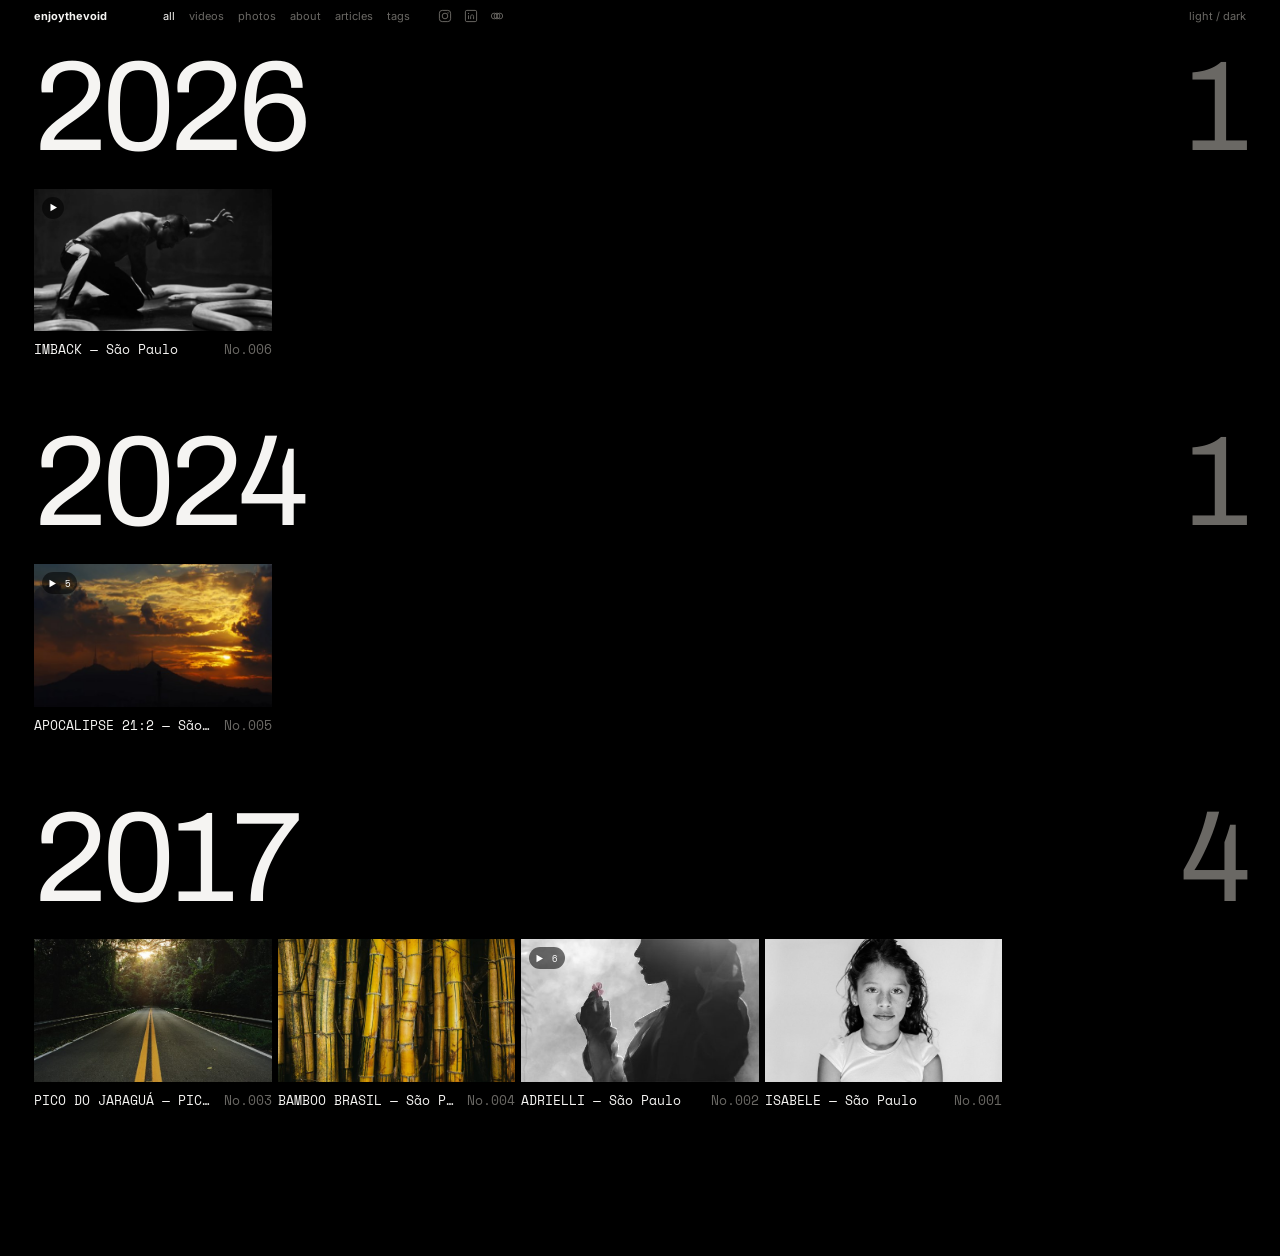
==== index.html @ 5fbcdbc3 "Add files via upload" ====
<!DOCTYPE html>
<html lang="pt-BR" data-theme="dark">
<head>
<meta charset="UTF-8">
<meta name="viewport" content="width=device-width, initial-scale=1.0">
<meta name="format-detection" content="telephone=no, date=no, address=no, email=no">
<meta name="theme-color" content="#0a0908">
<title>enjoythevoid — archive</title>
<meta name="description" content="Arquivo de fotografia, curtas e motion — enjoythevoid.">
<link rel="preconnect" href="https://fonts.googleapis.com">
<link rel="preconnect" href="https://fonts.gstatic.com" crossorigin>
<link href="https://fonts.googleapis.com/css2?family=Inter:wght@400;500;600&family=Space+Mono:wght@400;700&family=Archivo:wght@400;500&family=Newsreader:ital,wght@0,400;0,500;1,400;1,500&display=swap" rel="stylesheet">
<script>document.write('<link rel="stylesheet" href="assets/style.css?v=' + Date.now() + '">')</script>
</head>
<body>

<div class="topbar">
  <div class="seg">
    <a class="word" id="wordmark" role="button" tabindex="0">enjoythevoid</a>
  </div>
  <div class="seg nav-main">
    <a role="button" tabindex="0" class="is-active" data-filter="all">all</a>
    <a role="button" tabindex="0" data-filter="videos">videos</a>
    <a role="button" tabindex="0" data-filter="photos">photos</a>
    <a role="button" tabindex="0" id="navAbout">about</a>
    <a role="button" tabindex="0" data-filter="articles">articles</a>
    <div class="tags-menu">
      <a role="button" tabindex="0" id="tagsToggle">tags</a>
      <div class="tags-dropdown" id="tagsDropdown"></div>
    </div>
    <div class="social-links" id="socialLinks">
      <a href="https://instagram.com/enjoythevoid" target="_blank" rel="noopener" title="Instagram" aria-label="Instagram">
        <svg viewBox="0 0 20 20" width="14" height="14" fill="none" stroke="currentColor" stroke-width="1.4">
          <rect x="2" y="2" width="16" height="16" rx="4"/>
          <circle cx="10" cy="10" r="4"/>
          <circle cx="14.3" cy="5.7" r="0.9" fill="currentColor" stroke="none"/>
        </svg>
      </a>
      <a href="https://linkedin.com/in/enjoythevoid" target="_blank" rel="noopener" title="LinkedIn" aria-label="LinkedIn">
        <svg viewBox="0 0 20 20" width="14" height="14" fill="none" stroke="currentColor" stroke-width="1.4">
          <rect x="2" y="2" width="16" height="16" rx="2"/>
          <circle cx="6.4" cy="6.4" r="0.9" fill="currentColor" stroke="none"/>
          <line x1="6.4" y1="9" x2="6.4" y2="14.5"/>
          <path d="M9.5 14.5V10.6c0-1.5 1.1-2.2 2.2-2.2 1.3 0 2 .8 2 2.4v3.7"/>
        </svg>
      </a>
      <a href="https://letterboxd.com/enjoythevoid" target="_blank" rel="noopener" title="Letterboxd" aria-label="Letterboxd">
        <svg viewBox="0 0 20 20" width="14" height="14" fill="none" stroke="currentColor" stroke-width="1.3">
          <circle cx="6" cy="10" r="4.1"/>
          <circle cx="10" cy="10" r="4.1"/>
          <circle cx="14" cy="10" r="4.1"/>
        </svg>
      </a>
    </div>
  </div>
  <div class="seg">
    <button id="themeToggle">light / dark</button>
  </div>
</div>

<!-- ===================== ÍNDICE ===================== -->
<main id="indexView">
  <div id="indexGroups"></div>
</main>

<!-- ===================== VISOR ===================== -->
<div id="photoView" aria-hidden="true">
  <button class="photo-close" id="photoClose" aria-label="Fechar">&times;</button>
  <div class="photo-stage">
    <div class="frame" id="photoFrame"><span class="ph">imagem</span></div>
    <div class="swipe-hint" id="swipeHint">swipe to browse</div>
  </div>
  <div class="filmstrip-row" id="filmstripRow">
    <button class="fs-arrow fs-prev" id="fsPrev" hidden aria-label="Anterior">&lt;</button>
    <div class="filmstrip" id="filmstrip"></div>
    <button class="fs-arrow fs-next" id="fsNext" hidden aria-label="Próxima">&gt;</button>
  </div>
  <div class="photo-cap">
    <div class="meta">
      <span class="no" id="capNo">No.001</span>
      <span class="ti" id="capTitle">—</span>
      <span class="lo" id="capLoc">—</span>
      <a class="post-link" id="postLink" href="#">
        <span>ver post completo</span>
        <svg width="10" height="10" viewBox="0 0 10 10" fill="none" aria-hidden="true">
          <path d="M2 8L8 2M8 2H3M8 2V7" stroke="currentColor" stroke-width="1.2"/>
        </svg>
      </a>
    </div>
    <div class="pos" id="capPos">01 / 12</div>
  </div>
  <div class="post-nav-row">
    <button class="post-nav-btn" id="prevBtn">‹ previous post</button>
    <button class="post-nav-btn" id="nextBtn">next post ›</button>
  </div>
</div>

<!-- ===================== ABOUT ===================== -->
<div id="aboutPanel" aria-hidden="true">
  <div class="about-content">
    <p class="eyebrow">about</p>
    <p>Motion designer e video producer baseado em São Paulo. O arquivo aqui reúne
    duas rotinas que normalmente não dividem espaço: a pós-produção de encomenda —
    correção de legenda, animação de marca, entregas em formato Reels — e um
    trabalho autoral feito de curtas gerados por IA, retratos e a fotografia
    de rua que sobra no fim do dia.</p>
    <p>Câmeras digitais e lentes M42 antigas convivem sem hierarquia. O critério
    de entrada aqui é só um: se marcou, fica guardado.</p>
    <p class="sign">enjoythevoid — <a href="#" id="backFromAbout">index (esc)</a></p>
  </div>
</div>

<script src="posts.js"></script>
<script>document.write('<script src="assets/core.js?v=' + Date.now() + '"><\/script>')</script>
<script>document.write('<script src="assets/player.js?v=' + Date.now() + '"><\/script>')</script>
<script>document.write('<script src="assets/app.js?v=' + Date.now() + '"><\/script>')</script>
</body>
</html>
---- assets/style.css ----
:root{
  --bg:#000;
  --ink:#f5f4f2;
  --ink-dim:#6a6864;
  --line:#1a1a1a;
  --thumb:#111;
  --accent:#8a1414;
  --s1:6px;--s2:12px;--s3:20px;--s4:34px;--s5:56px;--s6:90px;
  --topbar-h:52px;
}
html[data-theme="light"]{
  --bg:#f5f4f2;
  --ink:#111;
  --ink-dim:#8a8074;
  --line:#dcd6c8;
  --thumb:#e6e0d2;
  --accent:#8a1414;
}
*{margin:0;padding:0;box-sizing:border-box}
html{background:var(--bg)}
body{
  background:var(--bg);
  color:var(--ink);
  font-family:'Space Mono',monospace;
  -webkit-font-smoothing:antialiased;
  transition:background .4s ease,color .4s ease;
  overflow-x:clip;
}
a{color:inherit;text-decoration:none}
::selection{background:var(--ink-dim);color:var(--bg)}
:focus-visible{outline:1px solid var(--ink);outline-offset:3px}

/* ---------- TOP BAR ---------- */
.topbar{
  position:fixed;top:0;left:0;right:0;
  z-index:500;
  display:flex;align-items:center;
  padding:9px var(--s4);
  font-family:'Inter',sans-serif;
  font-size:11px;font-weight:500;
  background:var(--bg);
}
.topbar .seg{flex:1;display:flex;align-items:center;gap:14px}
.topbar .seg:first-child{flex:0 0 auto;margin-right:var(--s5)}
.topbar .seg:last-child{flex:0 0 auto;justify-content:flex-end;margin-left:auto}
.topbar .word{font-weight:700;color:var(--ink)}
.topbar button,.topbar a{
  background:none;border:none;color:var(--ink-dim);
  font-family:'Inter',sans-serif;
  font-size:11px;font-weight:400;
  cursor:pointer;padding:0;
  transition:color .2s;
}
.topbar button:hover,.topbar a:hover{color:var(--ink)}
.topbar .is-active{color:var(--ink)}

.tags-menu{position:relative}
.tags-dropdown{
  position:absolute;top:100%;left:50%;transform:translateX(-50%) translateY(-4px);
  margin-top:12px;
  background:var(--bg);
  border:1px solid var(--line);
  padding:8px 0;
  width:max-content;
  display:flex;flex-direction:column;
  opacity:0;pointer-events:none;
  transition:opacity .18s,transform .18s;
  z-index:50;
}
.tags-dropdown::before{content:"";position:absolute;top:-14px;left:0;right:0;height:14px}
.tags-menu:hover .tags-dropdown,
.tags-menu.open .tags-dropdown{opacity:1;pointer-events:auto;transform:translateX(-50%) translateY(0)}
.topbar .tags-dropdown a{padding:5px 24px;color:var(--ink-dim);white-space:nowrap;line-height:1.4}
.tags-dropdown a:hover{color:var(--ink);background:rgba(255,255,255,.04)}
.tags-dropdown a.is-active{color:var(--ink)}

.social-links{display:flex;align-items:center;gap:12px;margin-left:14px}
.social-links a{display:flex;color:var(--ink-dim);transition:color .2s}
.social-links a:hover{color:var(--ink)}
.social-links svg{display:block}

/* ---------- ÍNDICE ---------- */
#indexView{padding:calc(var(--s4) + var(--s1)) 0 var(--s6)}
.year-section{margin-bottom:var(--s5)}
.year-head{
  position:sticky;top:34px;
  background:transparent;
  z-index:20;
  pointer-events:none;
}
/* o padding e o layout ficam aqui dentro, não no elemento sticky —
   ter padding direto num position:sticky com fundo transparente é
   a causa mais comum de um bug do Safari/WebKit onde aparece uma
   linha pontilhada/serrilhada bem na borda dele. */
.year-head-inner{
  display:flex;align-items:baseline;justify-content:space-between;
  padding:14px var(--s4);
}
.year-head *{pointer-events:auto}
.year-num{
  font-family:'Archivo',sans-serif;
  font-weight:400;
  font-size:clamp(56px,10vw,150px);
  line-height:.85;
  letter-spacing:-.04em;
  color:var(--ink);
}
.year-num.count-num{color:var(--ink-dim)}

.entry-grid{
  margin-top:var(--s2);
  display:grid;
  grid-template-columns:repeat(auto-fill,minmax(200px,1fr));
  gap:var(--s3) 6px;
  padding:0 var(--s4);
}
.entry{cursor:pointer}
.entry .thumb{
  aspect-ratio:5/3;
  background:var(--thumb);
  overflow:hidden;
  position:relative;
  display:flex;align-items:center;justify-content:center;
}
.entry .thumb img{width:100%;height:100%;object-fit:cover;display:block}
.entry .thumb .ph{font-size:11px;color:var(--ink-dim);opacity:.5}
.entry .thumb::after{content:"";position:absolute;inset:0;background:rgba(0,0,0,0);transition:background .25s}
.entry:hover .thumb::after{background:rgba(0,0,0,.1)}
.entry:hover .thumb img{filter:brightness(1.08)}
.entry .cap{
  margin-top:8px;
  display:flex;justify-content:space-between;align-items:baseline;
  gap:8px;font-size:13px;
}
.entry .cap .ti{color:var(--ink);white-space:nowrap;overflow:hidden;text-overflow:ellipsis;flex:1;min-width:0}
.entry .cap .no{color:var(--ink-dim);flex-shrink:0}

/* selos no canto da thumb */
.entry .thumb .badge{
  position:absolute;top:8px;left:8px;
  height:22px;min-width:22px;padding:0 6px;
  display:flex;align-items:center;justify-content:center;gap:3px;
  background:rgba(0,0,0,.55);
  border-radius:11px;
  color:#fff;font-size:9px;letter-spacing:.04em;
  z-index:2;
}
.entry .thumb .badge.only-icon{padding:0}
.entry .thumb .badge svg{flex-shrink:0}

.index-empty{
  padding:var(--s5) var(--s4);
  font-family:'Newsreader',serif;font-style:italic;
  font-size:18px;color:var(--ink-dim);
}

/* ---------- VISOR ---------- */
#photoView{
  position:fixed;inset:0;z-index:600;
  background:var(--bg);
  opacity:0;pointer-events:none;
  transition:opacity .4s ease,background .4s ease;
  display:flex;flex-direction:column;
}
#photoView.open{opacity:1;pointer-events:auto}
#photoView.open.closing{opacity:0;pointer-events:auto}

/* zoom ativo (pinça ou duplo toque numa foto): legenda, tira de
   miniaturas e navegação somem, e o .photo-stage — que é o único
   irmão restante no layout flex — cresce sozinho pra ocupar o
   espaço inteiro que sobrou, de ponta a ponta, sem padding.
   photo-close (o X) continua visível pra sempre dar pra fechar. */
#photoView.is-zoomed .filmstrip-row,
#photoView.is-zoomed .photo-cap,
#photoView.is-zoomed .post-nav-row,
#photoView.is-zoomed .swipe-hint{display:none}
#photoView.is-zoomed .photo-stage{padding:0}

.photo-stage{
  flex:1 1 auto;
  min-height:0; /* crítico: sem isso um item flex nunca fica menor que o
    conteúdo interno, e a foto (dimensionada em vh) pode "estourar" a
    área disponível quando o resto da coluna (topo/legenda/tira) ocupa
    mais espaço — foi isso que causava a sobreposição. */
  overflow:hidden; /* trava qualquer estouro residual em vez de deixar vazar por cima da tira */
  display:flex;align-items:center;justify-content:center;
  padding:48px var(--s5) 0;
  position:relative;
}

/* dica "arraste para o lado" — só no mobile, aparece com fade quando
   o visor abre e some sozinha depois de alguns segundos (ver JS em
   app.js). fica encostada no rodapé do .photo-stage, logo acima da
   tira de miniaturas. */
.swipe-hint{
  position:absolute;left:50%;bottom:10px;transform:translateX(-50%);
  font-family:'Space Mono',monospace;font-size:10px;letter-spacing:.12em;
  text-transform:uppercase;color:rgba(255,255,255,.4);
  white-space:nowrap;pointer-events:none;
  opacity:0;transition:opacity .6s ease;
  display:none;
}
.swipe-hint.show{opacity:1}
@media(max-width:640px){ .swipe-hint{display:block} }
/* foto: o tamanho vem da própria imagem, dentro de um limite.
   vídeo: a proporção vem do campo ratio do post (--vr).
   o limite agora é o espaço REAL que sobra no flex (100% do
   .photo-stage), não uma fração de vh chutada — assim a foto nunca
   é maior do que o espaço que de fato existe, em qualquer altura de
   tela ou tamanho de conteúdo ao redor. */
.photo-stage .frame{
  max-width:min(84vw,980px);
  max-height:100%;
  display:flex;align-items:center;justify-content:center;
  position:relative;
  touch-action:none; /* o zoom por pinça é feito na mão, em JS — isso evita o navegador tentar fazer o dele por cima */
}
.photo-stage .frame img{
  max-width:100%;
  max-height:100%;
  width:auto;height:auto;
  object-fit:contain;display:block;
  background:var(--thumb);
  transform-origin:center center;
  will-change:transform;
}
.filmstrip-row{ margin-top:0; }
.photo-stage .frame.is-video,
.photo-stage .frame.is-empty{
  /* largura/altura reais em px são calculadas em JS (fitFrameBox em
     app.js) pra bater com o espaço disponível sem cortar o vídeo.
     isso aqui é só um valor de fallback antes do JS rodar. */
  aspect-ratio:var(--vr,16/9);
  background:var(--thumb);
}
.photo-stage .frame .ph{font-size:11px;letter-spacing:.1em;color:var(--ink-dim)}
.frame iframe{width:100%;height:100%;border:none;display:block}
.swipe-edge{position:absolute;top:0;bottom:0;width:28%;z-index:2;touch-action:pan-y}
.swipe-edge-left{left:0}
.swipe-edge-right{right:0}
/* versão curta: só cobre a parte de CIMA do vídeo, deixando os
   ~56px de baixo (onde o YouTube/Adobe desenham a barra de controles
   nativa deles — play/pause/tempo/tela cheia) livres pra clicar */
.swipe-edge-short{bottom:56px}

.post-nav-row{
  flex:0 0 auto;
  display:flex;justify-content:space-between;align-items:center;
  padding:var(--s2) var(--s4) var(--s3);
  border-top:1px solid var(--line);
  opacity:0;transition:opacity .4s;
}
.post-nav-row.show{opacity:1}
.post-nav-btn{
  background:none;border:none;color:var(--ink-dim);
  font-family:'Space Mono',monospace;font-size:11px;letter-spacing:.04em;
  cursor:pointer;padding:6px 4px;transition:color .2s;
}
.post-nav-btn:hover{color:var(--ink)}

.photo-close{
  display:none; /* só aparece no mobile, ver @media abaixo */
  position:absolute;top:14px;right:14px;z-index:5;
  width:40px;height:40px;
  background:none;border:none;
  color:var(--ink);opacity:.25;
  font-size:28px;line-height:1;
  align-items:center;justify-content:center;
  cursor:pointer;transition:opacity .2s;
}
.photo-close:active{opacity:.6}

.filmstrip-row{
  height:48px;flex:0 0 auto;
  display:flex;align-items:center;justify-content:center;
  gap:22px;padding:0 var(--s4);
  opacity:0;pointer-events:none;transition:opacity .15s;
}
.filmstrip-row.has-gallery{opacity:1;pointer-events:auto}
.filmstrip{display:flex;gap:6px;max-width:min(60vw,420px);overflow-x:auto;scrollbar-width:none;scroll-behavior:smooth}
.filmstrip::-webkit-scrollbar{display:none}
.filmstrip .fs-thumb{
  flex:0 0 auto;width:32px;height:32px;
  background:var(--thumb);
  border:1px solid transparent;cursor:pointer;
  display:flex;align-items:center;justify-content:center;
  overflow:hidden;transition:border-color .2s,opacity .2s;opacity:.55;
}
.filmstrip .fs-thumb img{width:100%;height:100%;object-fit:cover}
.filmstrip .fs-thumb.is-active{border-color:var(--ink);opacity:1}
.filmstrip .fs-thumb:hover{opacity:1}
.fs-arrow{
  flex:0 0 auto;background:none;border:none;color:var(--ink-dim);
  cursor:pointer;font-size:24px;padding:8px;transition:color .2s;
  min-width:44px;min-height:44px;
  display:flex;align-items:center;justify-content:center;
}
.fs-arrow:hover{color:var(--ink)}
.fs-arrow[hidden]{display:none}

.photo-cap{
  padding:0 var(--s4) var(--s4);
  display:flex;justify-content:space-between;align-items:flex-end;
  font-size:11px;letter-spacing:.06em;
}
.photo-cap .meta .no{color:var(--ink-dim)}
.photo-cap .meta .ti{
  font-family:'Newsreader',serif;font-style:italic;font-size:15px;
  color:var(--ink);display:block;margin:2px 0 -3px;line-height:1.05;
}
.photo-cap .meta .lo{color:var(--ink-dim)}
.photo-cap .pos{color:var(--ink-dim)}

.post-link{
  display:inline-flex;align-items:center;gap:5px;
  margin-top:8px;font-size:11px;letter-spacing:.04em;
  color:var(--accent);
  border-bottom:1px solid transparent;
  transition:color .2s,border-color .2s;
}
.post-link:hover{border-color:var(--accent)}
.post-link svg{flex-shrink:0}
.post-link[hidden]{display:none}

/* ---------- ABOUT ---------- */
#aboutPanel{
  position:fixed;inset:0;z-index:600;background:var(--bg);
  opacity:0;pointer-events:none;transition:opacity .4s ease;
}
#aboutPanel.open{opacity:1;pointer-events:auto}
#aboutPanel.open.closing{opacity:0;pointer-events:auto}
.about-content{
  max-width:520px;margin:0 auto;
  padding:calc(var(--s6) + var(--s3)) var(--s4) var(--s5);
  height:100vh;height:100dvh;overflow-y:auto;
}
.about-content .eyebrow{font-size:11px;letter-spacing:.15em;color:var(--ink-dim);margin-bottom:var(--s3)}
.about-content p{font-family:'Newsreader',serif;font-size:18px;line-height:1.75;color:var(--ink);margin-bottom:var(--s3)}
.about-content .sign{margin-top:var(--s4);font-family:'Space Mono',monospace;font-size:11px;letter-spacing:.06em;color:var(--ink-dim)}
.about-content .sign a{color:var(--ink-dim);border-bottom:1px solid var(--ink-dim)}

/* ===================================================
   PÁGINA DE POST (post.html)
   =================================================== */
.post-wrap{
  max-width:760px;margin:0 auto;
  padding:calc(var(--s6) + var(--s2)) var(--s4) var(--s6);
}
.post-head{border-bottom:1px solid var(--line);padding-bottom:var(--s3);margin-bottom:var(--s5)}
.post-head .no{font-size:11px;letter-spacing:.1em;color:var(--ink-dim)}
.post-head h1{
  font-family:'Archivo',sans-serif;font-weight:400;
  font-size:clamp(32px,6vw,64px);line-height:.95;letter-spacing:-.03em;
  margin:var(--s2) 0 var(--s3);
}
.post-head .meta{display:flex;flex-wrap:wrap;gap:6px 18px;font-size:11px;letter-spacing:.06em;color:var(--ink-dim)}
.post-head .meta .tag{color:var(--ink-dim)}
.post-head .meta .tag:hover{color:var(--ink)}

.post-body{font-family:'Newsreader',serif;font-size:19px;line-height:1.75}
.post-body p{margin-bottom:var(--s3)}
.post-body h2{
  font-family:'Space Mono',monospace;font-size:12px;font-weight:700;
  letter-spacing:.14em;text-transform:uppercase;color:var(--ink-dim);
  margin:var(--s5) 0 var(--s3);
}
.post-body h3{
  font-family:'Space Mono',monospace;font-size:11px;font-weight:400;
  letter-spacing:.1em;text-transform:uppercase;color:var(--ink-dim);
  margin:var(--s4) 0 var(--s2);
}
.post-body a{color:var(--accent);border-bottom:1px solid rgba(138,20,20,.4)}
.post-body em{font-style:italic}
.post-body strong{font-weight:500}
.post-body u{text-decoration:underline;text-underline-offset:3px}
.post-body s{text-decoration:line-through;color:var(--ink-dim)}
.post-body ul,.post-body ol{margin:0 0 var(--s3) var(--s4)}
.post-body ul li,.post-body ol li{margin-bottom:6px}
.post-body [data-color="dim"]{color:var(--ink-dim)}
.post-body [data-color="accent"]{color:var(--accent)}
.post-body [data-size="sm"]{font-size:.8em}
.post-body [data-size="lg"]{font-size:1.35em}
.post-body [data-size="xl"]{font-size:1.8em}
.post-body blockquote{
  font-style:italic;color:var(--ink-dim);
  border-left:1px solid var(--line);
  padding-left:var(--s3);margin:var(--s4) 0;
}
.post-body hr{border:none;border-top:1px solid var(--line);margin:var(--s5) 0}
.post-body figure{margin:var(--s4) 0}
.post-body figure img{width:100%;height:auto;display:block;background:var(--thumb)}
.post-body figcaption{
  font-family:'Space Mono',monospace;font-size:11px;letter-spacing:.04em;
  color:var(--ink-dim);margin-top:8px;
}
.post-body .md-grid{display:grid;grid-template-columns:repeat(auto-fit,minmax(180px,1fr));gap:6px;margin:var(--s4) 0}
.post-body .md-grid img{width:100%;height:100%;aspect-ratio:1;object-fit:cover;display:block;background:var(--thumb);cursor:pointer;transition:opacity .2s}
.post-body .md-grid img:hover{opacity:.85}
.post-body .md-grid[data-size="sm"]{max-width:40%}
.post-body .md-grid[data-size="lg"]{max-width:75%}
.post-body .md-grid[data-size="xl"]{max-width:100%}
.post-body .md-video{
  position:relative;width:100%;aspect-ratio:16/9;
  background:var(--thumb);margin:var(--s4) 0;
}
.post-body .md-video.vertical{aspect-ratio:9/16;max-width:420px;margin-inline:auto}
.post-body .md-video[data-size="sm"]{max-width:35%}
.post-body .md-video[data-size="lg"]{max-width:75%}
.post-body .md-video[data-size="xl"]{max-width:100%}
.post-body .md-video iframe{position:absolute;inset:0;width:100%;height:100%;border:none}
.post-body figure[data-size="sm"]{max-width:35%}
.post-body figure[data-size="lg"]{max-width:75%}
.post-body figure[data-size="xl"]{max-width:100%}
.post-body figure[data-size] img{cursor:default}

.post-foot{
  margin-top:var(--s6);padding-top:var(--s3);
  border-top:1px solid var(--line);
  display:flex;justify-content:space-between;gap:var(--s3);
  font-size:11px;letter-spacing:.06em;color:var(--ink-dim);
}
.post-foot a:hover{color:var(--ink)}

/* ---------- lightbox das fotos dentro de grades no texto ---------- */
#gridLightbox{
  position:fixed;inset:0;z-index:700;background:var(--bg);
  opacity:0;pointer-events:none;transition:opacity .3s ease;
  display:flex;align-items:center;justify-content:center;
}
#gridLightbox.open{opacity:1;pointer-events:auto}
.glb-frame{max-width:88vw;max-height:82vh}
.glb-frame img{max-width:88vw;max-height:82vh;width:auto;height:auto;display:block;object-fit:contain}
.glb-nav{
  position:absolute;top:50%;transform:translateY(-50%);
  background:none;border:none;color:var(--ink);
  font-size:26px;opacity:.5;transition:opacity .2s;cursor:pointer;padding:var(--s3);
}
.glb-nav:hover{opacity:1}
.glb-nav.prev{left:var(--s2)}
.glb-nav.next{right:var(--s2)}
.glb-pos{
  position:absolute;bottom:var(--s3);left:50%;transform:translateX(-50%);
  font-family:'Space Mono',monospace;font-size:11px;color:var(--ink-dim);
}
@media(max-width:640px){
  .glb-nav{padding:var(--s2);font-size:20px}
}

/* ---------- RESPONSIVO ---------- */
@media(max-width:900px) and (min-width:641px){
  .entry-grid{grid-template-columns:repeat(3,minmax(0,1fr))}
  /* tablet fica do jeito que estava antes dos ajustes de seta/tira
     de miniaturas feitos pro desktop e mobile */
  .photo-stage{align-items:center;padding:48px var(--s5) 0}
  .photo-stage .frame{max-width:min(84vw,980px);max-height:100%}
  .photo-stage .frame img{max-width:100%;max-height:100%}
  .filmstrip-row{gap:8px;margin-top:0}
  .fs-arrow{font-size:14px;padding:4px;min-width:44px;min-height:44px}
}
@media(max-width:640px){
  .topbar{flex-wrap:wrap;gap:4px 0;padding:20px var(--s3) var(--s1)}
  .topbar .seg{flex:0 0 auto;font-size:10px;gap:12px}
  .topbar .seg:first-child{margin-right:auto}
  .topbar .seg.nav-main{order:5;flex:1 0 100%;margin-top:4px;flex-wrap:wrap;row-gap:6px;justify-content:space-between}
  .topbar button,.topbar a{font-size:10px}

  .social-links{margin-left:auto;margin-right:-6px;gap:2px}
  .social-links a{padding:6px}
  .social-links svg{width:13px;height:13px}

  /* a grade de fotos estava começando bem baixo na tela — comprimi
     a barra de topo (acima) e o cabeçalho do ano (abaixo) pra ela
     subir bastante */
  #indexView{padding:calc(var(--topbar-h, 74px) + 7px) 0 var(--s5)}
  .year-section{margin-bottom:30px}
  .year-head{top:var(--topbar-h, 74px)}
  .year-head-inner{padding:4px var(--s3)}
  .year-num{font-size:clamp(32px,13vw,52px)}
  .entry-grid{grid-template-columns:repeat(2,minmax(0,1fr));gap:var(--s2) 6px;padding:0 var(--s3);margin-top:4px}
  .entry .cap{font-size:11px}

  .photo-stage{
    /* no mobile o .photo-stage ia de y=0 até a tira de miniaturas —
       ou seja, o topo dele ficava ESCONDIDO atrás da barra do
       navegador (relógio/URL) e do botão X de fechar. como o vídeo é
       centralizado dentro desse espaço, ele subia demais (parte do
       "centro" caía atrás da barra). o padding-top abaixa o início da
       área útil pra logo abaixo do X, então o vídeo centraliza no que
       de fato aparece na tela. usa safe-area (notch do iPhone) + espaço
       pro botão X. */
    padding:calc(env(safe-area-inset-top, 0px) + 64px) var(--s3) var(--s2);
    touch-action:pan-y;
  }
  .photo-close{display:flex}
  .photo-stage .frame{max-width:100%;max-height:100%}
  .photo-stage .frame img{max-width:100%;max-height:100%}
  .photo-stage .frame.is-video,.photo-stage .frame.is-empty{max-height:100%}
  .filmstrip-row{margin-top:0;margin-bottom:16px}
  .photo-cap{padding:0 var(--s3) var(--s3);flex-direction:column;align-items:flex-start;gap:var(--s2)}
  .photo-cap .meta .ti{font-size:14px}
  .post-link{margin-top:10px}
  .post-nav-row{padding:var(--s2) var(--s3) var(--s3)}

  .about-content{padding:calc(var(--s5) + var(--s3)) var(--s3) var(--s4)}
  .about-content p{font-size:16px}

  .post-wrap{padding:calc(var(--s5) + var(--s4)) var(--s3) var(--s5)}
  .post-body{font-size:17px}
}
@media (prefers-reduced-motion: reduce){
  *{transition:none !important;animation:none !important}
}


/* ===== miniatura de vídeo dentro da tira (post com foto + vídeo) ===== */
.fs-thumb.is-video-thumb{position:relative}
.fs-thumb .fs-play{
  position:absolute;inset:0;display:flex;align-items:center;justify-content:center;
  background:rgba(0,0,0,.35);pointer-events:none;
}
.entry .thumb .badge svg + span{margin-left:5px}

/* ===== mídia no corpo do post: largura livre em % ===== */
.post-body figure[data-w] img{cursor:zoom-in}
.post-body figure img{cursor:zoom-in}
.post-body .md-grid[data-cols]{grid-template-columns:repeat(var(--cols,3),1fr)}
.post-body .md-grid img{cursor:zoom-in}
@media(max-width:640px){
  .post-body figure[style*="width"],
  .post-body .md-video[style*="width"],
  .post-body .md-grid[style*="width"]{width:100% !important}
}

/* =========================================================
   PLAYER DE VÍDEO (YouTube/Adobe usam iframe nativo direto;
   Vimeo usa capa própria com clique pra carregar)
   ========================================================= */
.etv-video{position:absolute;inset:0;width:100%;height:100%;overflow:hidden;background:#000;color:#fff}
/* dentro do texto do post o .md-video já é o box com proporção */
.post-body .md-video{position:relative}
.etv-frame{position:absolute;inset:0;width:100%;height:100%;border:none;display:block}

/* camada transparente sobre o vídeo do YouTube — cobre tudo, mas
   não bloqueia o gesto de arrastar (ele sobe naturalmente pro
   código que troca de foto). um toque simples (sem arrastar) alterna
   play/pause via API (ver wireYouTubeHit no player.js). */
.etv-hit{position:absolute;inset:0;z-index:3;cursor:pointer;touch-action:pan-y}

/* capa (facade) antes do play — só usada pelo Vimeo */
.etv-poster{
  position:absolute;inset:0;cursor:pointer;
  background-size:cover;background-position:center;background-color:#000;
  display:flex;align-items:center;justify-content:center;
  transition:opacity .35s ease;z-index:1;
}
.etv-poster.is-hidden{opacity:0;pointer-events:none}
.etv-poster::after{content:"";position:absolute;inset:0;background:rgba(0,0,0,.12);transition:background .3s}
.etv-poster:hover::after{background:rgba(0,0,0,0)}
.etv-bigplay{
  position:relative;z-index:1;
  width:64px;height:64px;border-radius:50%;
  border:1px solid rgba(255,255,255,.55);
  background:rgba(10,9,8,.32);backdrop-filter:blur(2px);
  color:#fff;display:flex;align-items:center;justify-content:center;
  cursor:pointer;padding-left:4px;
  transition:opacity .35s ease,background .2s,border-color .2s,transform .2s;
}
.etv-poster:hover .etv-bigplay{background:rgba(10,9,8,.5);border-color:#fff;transform:scale(1.06)}

.etv-video:fullscreen{background:#000}
.etv-video:fullscreen .etv-frame{width:100vw;height:100vh}

/* Adobe e YouTube — em vez de posicionar o iframe absoluto (que no
   mobile fica empurrado pra cima em alguns navegadores), transforma
   o container em flex e centraliza o iframe. mesmo se o player
   interno tentar se dimensionar pequeno, ele fica centralizado no
   espaço disponível. */
.etv-video-adobe,
.etv-video-youtube{
  display:flex;
  align-items:center;
  justify-content:center;
}
.etv-video-adobe > iframe.etv-frame,
.etv-video-youtube > iframe.etv-frame{
  position:relative;
  width:100%;
  height:100%;
  min-height:100%;
  border:none;
  display:block;
}

/* =========================================================
   CARREGAMENTO ORGÂNICO DAS IMAGENS (fade-in, sem "quebrada")
   ========================================================= */
img[data-fade]{opacity:0;transition:opacity .5s ease}
img[data-fade].is-loaded{opacity:1}
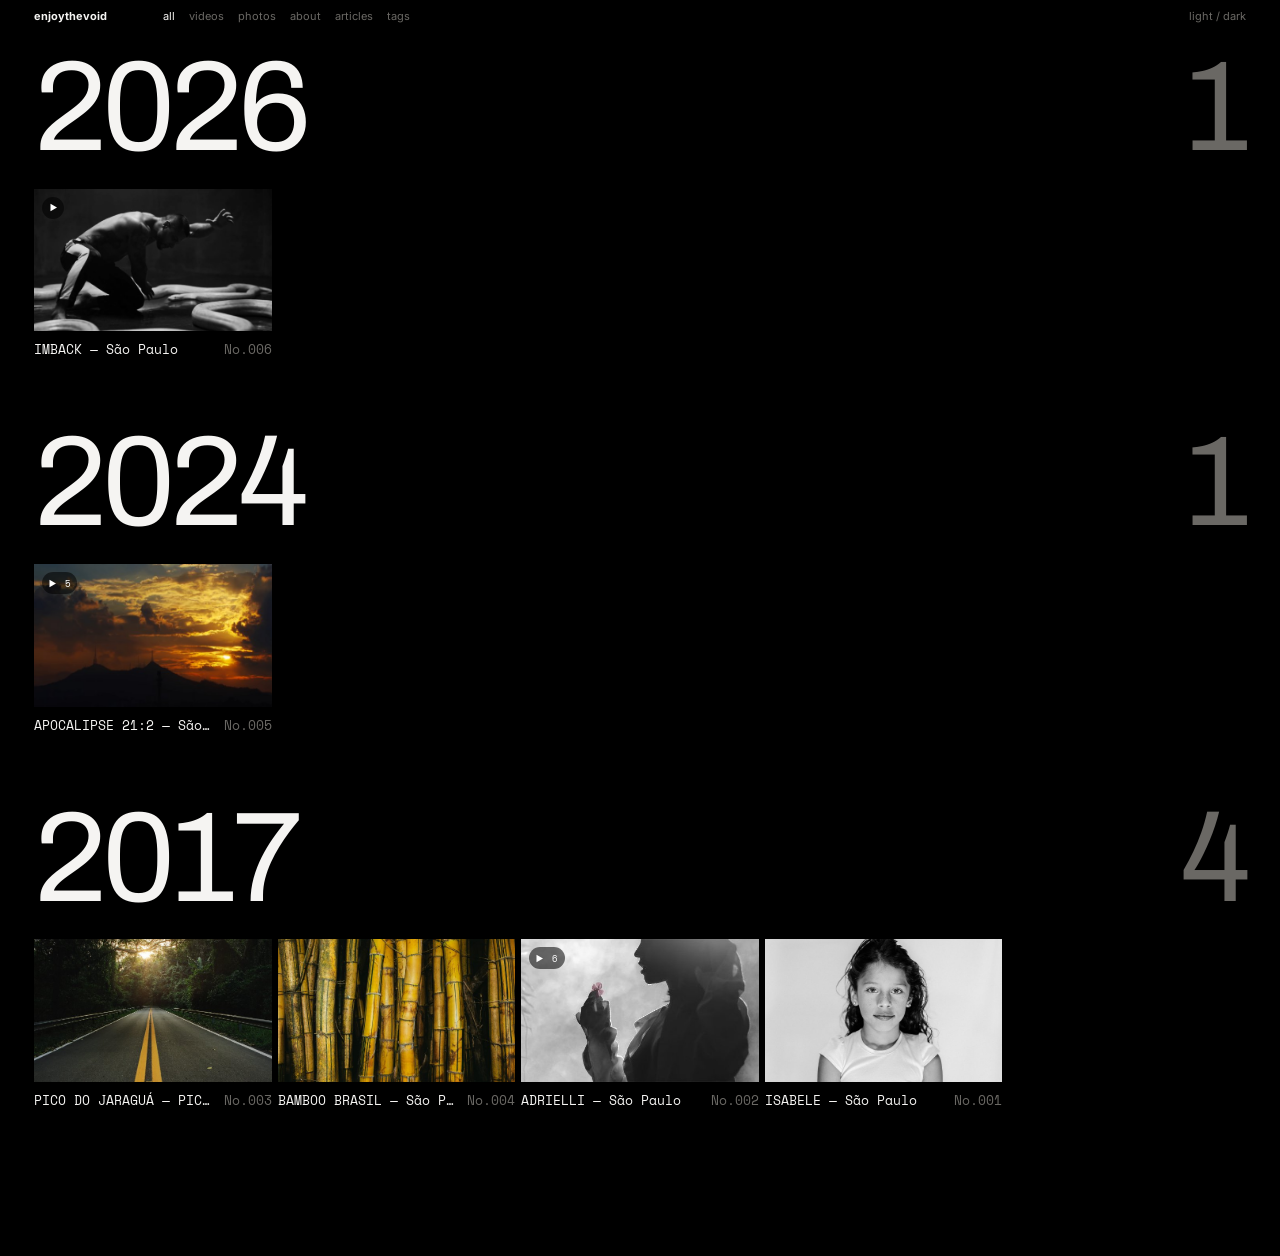
==== commit 80497242: "Add files via upload" ====
--- a/index.html
+++ b/index.html
@@ -27,30 +27,6 @@
     <div class="tags-menu">
       <a role="button" tabindex="0" id="tagsToggle">tags</a>
       <div class="tags-dropdown" id="tagsDropdown"></div>
-    </div>
-    <div class="social-links" id="socialLinks">
-      <a href="https://instagram.com/enjoythevoid" target="_blank" rel="noopener" title="Instagram" aria-label="Instagram">
-        <svg viewBox="0 0 20 20" width="14" height="14" fill="none" stroke="currentColor" stroke-width="1.4">
-          <rect x="2" y="2" width="16" height="16" rx="4"/>
-          <circle cx="10" cy="10" r="4"/>
-          <circle cx="14.3" cy="5.7" r="0.9" fill="currentColor" stroke="none"/>
-        </svg>
-      </a>
-      <a href="https://linkedin.com/in/enjoythevoid" target="_blank" rel="noopener" title="LinkedIn" aria-label="LinkedIn">
-        <svg viewBox="0 0 20 20" width="14" height="14" fill="none" stroke="currentColor" stroke-width="1.4">
-          <rect x="2" y="2" width="16" height="16" rx="2"/>
-          <circle cx="6.4" cy="6.4" r="0.9" fill="currentColor" stroke="none"/>
-          <line x1="6.4" y1="9" x2="6.4" y2="14.5"/>
-          <path d="M9.5 14.5V10.6c0-1.5 1.1-2.2 2.2-2.2 1.3 0 2 .8 2 2.4v3.7"/>
-        </svg>
-      </a>
-      <a href="https://letterboxd.com/enjoythevoid" target="_blank" rel="noopener" title="Letterboxd" aria-label="Letterboxd">
-        <svg viewBox="0 0 20 20" width="14" height="14" fill="none" stroke="currentColor" stroke-width="1.3">
-          <circle cx="6" cy="10" r="4.1"/>
-          <circle cx="10" cy="10" r="4.1"/>
-          <circle cx="14" cy="10" r="4.1"/>
-        </svg>
-      </a>
     </div>
   </div>
   <div class="seg">
@@ -106,6 +82,30 @@
     de rua que sobra no fim do dia.</p>
     <p>Câmeras digitais e lentes M42 antigas convivem sem hierarquia. O critério
     de entrada aqui é só um: se marcou, fica guardado.</p>
+    <div class="about-social">
+      <a href="https://instagram.com/enjoythevoid" target="_blank" rel="noopener" title="Instagram" aria-label="Instagram">
+        <svg viewBox="0 0 20 20" width="15" height="15" fill="none" stroke="currentColor" stroke-width="1.4">
+          <rect x="2" y="2" width="16" height="16" rx="4"/>
+          <circle cx="10" cy="10" r="4"/>
+          <circle cx="14.3" cy="5.7" r="0.9" fill="currentColor" stroke="none"/>
+        </svg>
+      </a>
+      <a href="https://linkedin.com/in/enjoythevoid" target="_blank" rel="noopener" title="LinkedIn" aria-label="LinkedIn">
+        <svg viewBox="0 0 20 20" width="15" height="15" fill="none" stroke="currentColor" stroke-width="1.4">
+          <rect x="2" y="2" width="16" height="16" rx="2"/>
+          <circle cx="6.4" cy="6.4" r="0.9" fill="currentColor" stroke="none"/>
+          <line x1="6.4" y1="9" x2="6.4" y2="14.5"/>
+          <path d="M9.5 14.5V10.6c0-1.5 1.1-2.2 2.2-2.2 1.3 0 2 .8 2 2.4v3.7"/>
+        </svg>
+      </a>
+      <a href="https://letterboxd.com/enjoythevoid" target="_blank" rel="noopener" title="Letterboxd" aria-label="Letterboxd">
+        <svg viewBox="0 0 20 20" width="15" height="15" fill="none" stroke="currentColor" stroke-width="1.3">
+          <circle cx="6" cy="10" r="4.1"/>
+          <circle cx="10" cy="10" r="4.1"/>
+          <circle cx="14" cy="10" r="4.1"/>
+        </svg>
+      </a>
+    </div>
     <p class="sign">enjoythevoid — <a href="#" id="backFromAbout">index (esc)</a></p>
   </div>
 </div>
--- a/assets/style.css
+++ b/assets/style.css
@@ -74,11 +74,6 @@
 .tags-dropdown a:hover{color:var(--ink);background:rgba(255,255,255,.04)}
 .tags-dropdown a.is-active{color:var(--ink)}
 
-.social-links{display:flex;align-items:center;gap:12px;margin-left:14px}
-.social-links a{display:flex;color:var(--ink-dim);transition:color .2s}
-.social-links a:hover{color:var(--ink)}
-.social-links svg{display:block}
-
 /* ---------- ÍNDICE ---------- */
 #indexView{padding:calc(var(--s4) + var(--s1)) 0 var(--s6)}
 .year-section{margin-bottom:var(--s5)}
@@ -188,12 +183,12 @@
   position:relative;
 }
 
-/* dica "arraste para o lado" — só no mobile, aparece com fade quando
-   o visor abre e some sozinha depois de alguns segundos (ver JS em
-   app.js). fica encostada no rodapé do .photo-stage, logo acima da
-   tira de miniaturas. */
+/* dica "swipe to browse" — só no mobile. a posição (top) é calculada
+   em JS (positionSwipeHint em app.js) a partir do retângulo real da
+   moldura, pra ficar sempre a uma distância fixa abaixo da foto/vídeo,
+   não importa a proporção de cada mídia. */
 .swipe-hint{
-  position:absolute;left:50%;bottom:10px;transform:translateX(-50%);
+  position:absolute;left:50%;transform:translateX(-50%);
   font-family:'Space Mono',monospace;font-size:10px;letter-spacing:.12em;
   text-transform:uppercase;color:rgba(255,255,255,.4);
   white-space:nowrap;pointer-events:none;
@@ -338,6 +333,10 @@
 .about-content p{font-family:'Newsreader',serif;font-size:18px;line-height:1.75;color:var(--ink);margin-bottom:var(--s3)}
 .about-content .sign{margin-top:var(--s4);font-family:'Space Mono',monospace;font-size:11px;letter-spacing:.06em;color:var(--ink-dim)}
 .about-content .sign a{color:var(--ink-dim);border-bottom:1px solid var(--ink-dim)}
+.about-social{display:flex;gap:20px;margin-top:var(--s2)}
+.about-social a{display:flex;color:var(--ink-dim);transition:color .2s}
+.about-social a:hover{color:var(--ink)}
+.about-social svg{display:block}
 
 /* ===================================================
    PÁGINA DE POST (post.html)
@@ -458,23 +457,35 @@
   .fs-arrow{font-size:14px;padding:4px;min-width:44px;min-height:44px}
 }
 @media(max-width:640px){
-  .topbar{flex-wrap:wrap;gap:4px 0;padding:20px var(--s3) var(--s1)}
-  .topbar .seg{flex:0 0 auto;font-size:10px;gap:12px}
-  .topbar .seg:first-child{margin-right:auto}
-  .topbar .seg.nav-main{order:5;flex:1 0 100%;margin-top:4px;flex-wrap:wrap;row-gap:6px;justify-content:space-between}
-  .topbar button,.topbar a{font-size:10px}
-
-  .social-links{margin-left:auto;margin-right:-6px;gap:2px}
-  .social-links a{padding:6px}
-  .social-links svg{width:13px;height:13px}
-
-  /* a grade de fotos estava começando bem baixo na tela — comprimi
-     a barra de topo (acima) e o cabeçalho do ano (abaixo) pra ela
-     subir bastante */
-  #indexView{padding:calc(var(--topbar-h, 74px) + 7px) 0 var(--s5)}
-  .year-section{margin-bottom:30px}
-  .year-head{top:var(--topbar-h, 74px)}
-  .year-head-inner{padding:4px var(--s3)}
+  /* logo + menu + light/dark numa linha só — sem quebrar linha.
+     nada de overflow-x:auto aqui: isso corta qualquer coisa que
+     "vaze" verticalmente pra fora da barra (inclusive o menu
+     suspenso de tags, que abre pra baixo) — é um comportamento do
+     CSS: mexer no overflow de um eixo obriga o outro eixo a cortar
+     também, mesmo sem eu ter pedido. Em vez de scroll, deixamos tudo
+     bem compacto pra caber sem precisar disso. */
+  .topbar{
+    flex-wrap:nowrap;
+    padding:7px var(--s3);
+    gap:8px;
+  }
+  .topbar .seg{flex:0 0 auto;font-size:9px;gap:8px}
+  .topbar .seg:first-child{margin-right:0}
+  .topbar .seg.nav-main{
+    order:0;flex:0 0 auto;margin-top:0;
+    flex-wrap:nowrap;justify-content:flex-start;
+    gap:8px;
+  }
+  .topbar .seg:last-child{margin-left:auto}
+  .topbar button,.topbar a{font-size:9px;white-space:nowrap}
+
+  /* nada mais entre a topbar e o conteúdo (as redes sociais saíram
+     da home, foram pro "about") — só o respiro pra limpar a barra
+     fixa, bem enxuto */
+  #indexView{padding:calc(var(--topbar-h, 42px) + 4px) 0 var(--s5)}
+  .year-section{margin-bottom:18px}
+  .year-head{top:var(--topbar-h, 42px)}
+  .year-head-inner{padding:2px var(--s3)}
   .year-num{font-size:clamp(32px,13vw,52px)}
   .entry-grid{grid-template-columns:repeat(2,minmax(0,1fr));gap:var(--s2) 6px;padding:0 var(--s3);margin-top:4px}
   .entry .cap{font-size:11px}
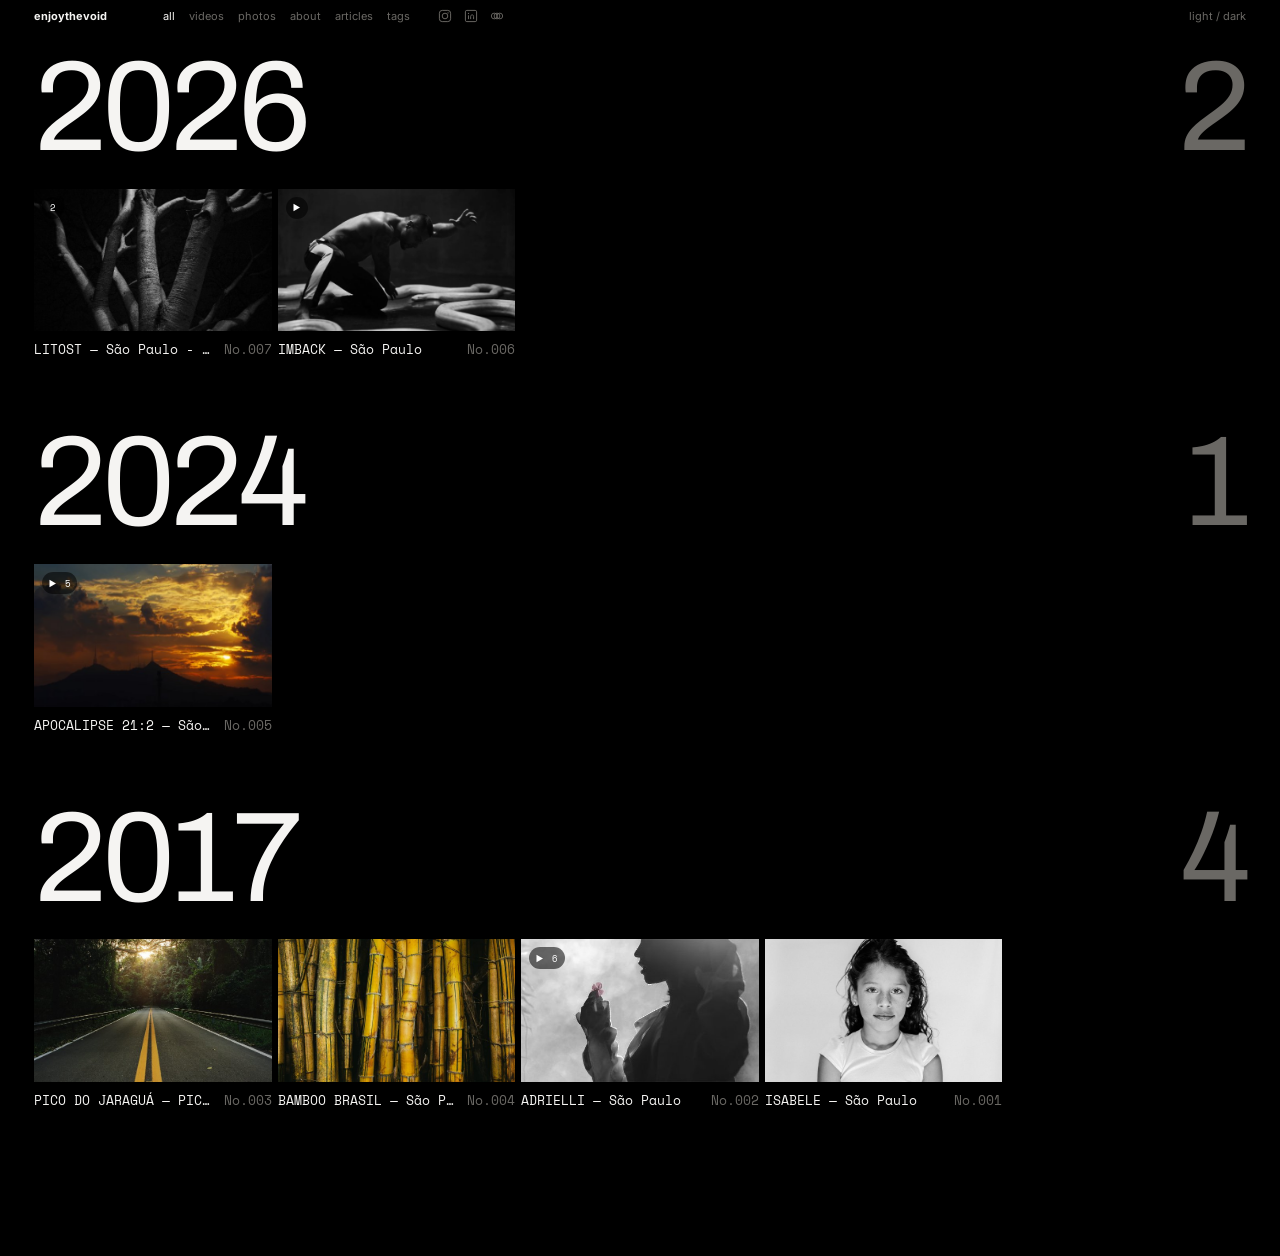
==== commit 0cc19e66: "Add files via upload" ====
--- a/index.html
+++ b/index.html
@@ -27,6 +27,30 @@
     <div class="tags-menu">
       <a role="button" tabindex="0" id="tagsToggle">tags</a>
       <div class="tags-dropdown" id="tagsDropdown"></div>
+    </div>
+    <div class="nav-social">
+      <a href="https://instagram.com/enjoythevoid" target="_blank" rel="noopener" title="Instagram" aria-label="Instagram">
+        <svg viewBox="0 0 20 20" width="14" height="14" fill="none" stroke="currentColor" stroke-width="1.4">
+          <rect x="2" y="2" width="16" height="16" rx="4"/>
+          <circle cx="10" cy="10" r="4"/>
+          <circle cx="14.3" cy="5.7" r="0.9" fill="currentColor" stroke="none"/>
+        </svg>
+      </a>
+      <a href="https://linkedin.com/in/enjoythevoid" target="_blank" rel="noopener" title="LinkedIn" aria-label="LinkedIn">
+        <svg viewBox="0 0 20 20" width="14" height="14" fill="none" stroke="currentColor" stroke-width="1.4">
+          <rect x="2" y="2" width="16" height="16" rx="2"/>
+          <circle cx="6.4" cy="6.4" r="0.9" fill="currentColor" stroke="none"/>
+          <line x1="6.4" y1="9" x2="6.4" y2="14.5"/>
+          <path d="M9.5 14.5V10.6c0-1.5 1.1-2.2 2.2-2.2 1.3 0 2 .8 2 2.4v3.7"/>
+        </svg>
+      </a>
+      <a href="https://letterboxd.com/enjoythevoid" target="_blank" rel="noopener" title="Letterboxd" aria-label="Letterboxd">
+        <svg viewBox="0 0 20 20" width="14" height="14" fill="none" stroke="currentColor" stroke-width="1.3">
+          <circle cx="6" cy="10" r="4.1"/>
+          <circle cx="10" cy="10" r="4.1"/>
+          <circle cx="14" cy="10" r="4.1"/>
+        </svg>
+      </a>
     </div>
   </div>
   <div class="seg">
@@ -74,14 +98,23 @@
 <!-- ===================== ABOUT ===================== -->
 <div id="aboutPanel" aria-hidden="true">
   <div class="about-content">
-    <p class="eyebrow">about</p>
-    <p>Motion designer e video producer baseado em São Paulo. O arquivo aqui reúne
-    duas rotinas que normalmente não dividem espaço: a pós-produção de encomenda —
-    correção de legenda, animação de marca, entregas em formato Reels — e um
-    trabalho autoral feito de curtas gerados por IA, retratos e a fotografia
-    de rua que sobra no fim do dia.</p>
-    <p>Câmeras digitais e lentes M42 antigas convivem sem hierarquia. O critério
-    de entrada aqui é só um: se marcou, fica guardado.</p>
+    <div class="about-head">
+      <p class="eyebrow">about</p>
+      <button type="button" id="aboutLang" class="about-lang" aria-label="switch language">EN / PT</button>
+    </div>
+
+    <!-- versão em inglês -->
+    <div class="about-lang-block" data-lang="en">
+      <p>Some people run from the void; I learned to work out of it. When things don't come with meaning attached, what's left is choosing what to fill them with — and I chose the image. What flickers can't be fixed, but it can settle just enough to take shape, and it's when discipline meets what resists it that something surfaces. Here, pain is raw material, not subject matter. Turning it into something was the answer I found to the silence of things. I'm not trying to quiet what hurts; I'm trying to reach the temperature where it stops being confession and becomes matter — where someone on the other side recognizes it without my having to point. It's the intimacy that distance allows.</p>
+      <p>Motion designer, 3D Artist, AI Specialist, Photographer and Filmmaker. Nine years in the audiovisual field, motion 2D/3D since 2019 — animation, modeling, compositing, VFX — with a solid foundation in post-production, color grading and photography. Graduated in Film at Anhembi Morumbi, specialized in post-production and cinematography at Instituto Criar.</p>
+    </div>
+
+    <!-- versão em português -->
+    <div class="about-lang-block" data-lang="pt" hidden>
+      <p>Há quem fuja do vazio; eu aprendi a trabalhar a partir dele. Diante do que não vem com sentido pronto, sobra escolher com o que preencher, e eu escolhi a imagem. O que oscila não se conserta, mas se organiza o suficiente pra virar forma, e é quando a disciplina encosta no que resiste a ela que algo aparece. A dor aqui é material bruto, não assunto. Transformá-la foi a resposta que encontrei pro silêncio das coisas. Não quero calar o que dói; quero chegar na temperatura em que ele para de ser desabafo e vira matéria, onde alguém do outro lado se reconhece sem que eu precise apontar. É a intimidade possível quando existe distância.</p>
+      <p>Motion designer, Artista 3D, AI Specialist, Fotógrafo e Filmaker. Nove anos de audiovisual, motion 2D/3D desde 2019 — animação, modelagem, composição, VFX — com base sólida em pós-produção, color grading e fotografia. Formado em Cinema pela Anhembi Morumbi, especializado em pós e direção de fotografia pelo Instituto Criar.</p>
+    </div>
+
     <div class="about-social">
       <a href="https://instagram.com/enjoythevoid" target="_blank" rel="noopener" title="Instagram" aria-label="Instagram">
         <svg viewBox="0 0 20 20" width="15" height="15" fill="none" stroke="currentColor" stroke-width="1.4">
--- a/assets/style.css
+++ b/assets/style.css
@@ -74,6 +74,11 @@
 .tags-dropdown a:hover{color:var(--ink);background:rgba(255,255,255,.04)}
 .tags-dropdown a.is-active{color:var(--ink)}
 
+.nav-social{display:flex;align-items:center;gap:12px;margin-left:14px}
+.nav-social a{display:flex;color:var(--ink-dim);transition:color .2s}
+.nav-social a:hover{color:var(--ink)}
+.nav-social svg{display:block}
+
 /* ---------- ÍNDICE ---------- */
 #indexView{padding:calc(var(--s4) + var(--s1)) 0 var(--s6)}
 .year-section{margin-bottom:var(--s5)}
@@ -205,7 +210,7 @@
    tela ou tamanho de conteúdo ao redor. */
 .photo-stage .frame{
   max-width:min(84vw,980px);
-  max-height:100%;
+  height:100%;max-height:100%;
   display:flex;align-items:center;justify-content:center;
   position:relative;
   touch-action:none; /* o zoom por pinça é feito na mão, em JS — isso evita o navegador tentar fazer o dele por cima */
@@ -250,6 +255,10 @@
   background:none;border:none;color:var(--ink-dim);
   font-family:'Space Mono',monospace;font-size:11px;letter-spacing:.04em;
   cursor:pointer;padding:6px 4px;transition:color .2s;
+  /* desliga o zoom nativo de duplo-toque do navegador nesses botões:
+     tocar duas vezes rápido no previous/next só navega, não dá zoom
+     na página */
+  touch-action:manipulation;
 }
 .post-nav-btn:hover{color:var(--ink)}
 
@@ -326,14 +335,25 @@
 #aboutPanel.open.closing{opacity:0;pointer-events:auto}
 .about-content{
   max-width:520px;margin:0 auto;
-  padding:calc(var(--s6) + var(--s3)) var(--s4) var(--s5);
+  padding:clamp(48px,11vh,110px) var(--s4) clamp(24px,6vh,56px);
   height:100vh;height:100dvh;overflow-y:auto;
-}
-.about-content .eyebrow{font-size:11px;letter-spacing:.15em;color:var(--ink-dim);margin-bottom:var(--s3)}
-.about-content p{font-family:'Newsreader',serif;font-size:18px;line-height:1.75;color:var(--ink);margin-bottom:var(--s3)}
-.about-content .sign{margin-top:var(--s4);font-family:'Space Mono',monospace;font-size:11px;letter-spacing:.06em;color:var(--ink-dim)}
+  scrollbar-width:none;
+}
+.about-content::-webkit-scrollbar{display:none}
+.about-content .eyebrow{font-size:11px;letter-spacing:.15em;color:var(--ink-dim);margin-bottom:clamp(10px,2vh,20px)}
+.about-head{display:flex;align-items:baseline;justify-content:space-between;margin-bottom:clamp(10px,2vh,20px)}
+.about-head .eyebrow{margin-bottom:0}
+.about-lang{
+  background:none;border:none;cursor:pointer;
+  font-family:'Space Mono',monospace;font-size:10px;letter-spacing:.12em;
+  color:var(--ink-dim);transition:color .2s;padding:0;
+}
+.about-lang:hover{color:var(--ink)}
+.about-lang-block[hidden]{display:none}
+.about-content p{font-family:'Newsreader',serif;font-size:clamp(14px,1.9vh,18px);line-height:1.65;color:var(--ink);margin-bottom:clamp(10px,2vh,20px)}
+.about-content .sign{margin-top:clamp(14px,4vh,34px);font-family:'Space Mono',monospace;font-size:11px;letter-spacing:.06em;color:var(--ink-dim)}
 .about-content .sign a{color:var(--ink-dim);border-bottom:1px solid var(--ink-dim)}
-.about-social{display:flex;gap:20px;margin-top:var(--s2)}
+.about-social{display:flex;gap:20px;margin-top:clamp(8px,1.6vh,12px)}
 .about-social a{display:flex;color:var(--ink-dim);transition:color .2s}
 .about-social a:hover{color:var(--ink)}
 .about-social svg{display:block}
@@ -478,11 +498,12 @@
   }
   .topbar .seg:last-child{margin-left:auto}
   .topbar button,.topbar a{font-size:9px;white-space:nowrap}
+  .nav-social{display:none}
 
   /* nada mais entre a topbar e o conteúdo (as redes sociais saíram
-     da home, foram pro "about") — só o respiro pra limpar a barra
-     fixa, bem enxuto */
-  #indexView{padding:calc(var(--topbar-h, 42px) + 4px) 0 var(--s5)}
+     da home, foram pro "about") — um respiro pra limpar a barra fixa
+     e dar um ar entre o menu e o primeiro ano (2026) */
+  #indexView{padding:calc(var(--topbar-h, 42px) + 12px) 0 var(--s5)}
   .year-section{margin-bottom:18px}
   .year-head{top:var(--topbar-h, 42px)}
   .year-head-inner{padding:2px var(--s3)}
@@ -512,7 +533,7 @@
   .post-link{margin-top:10px}
   .post-nav-row{padding:var(--s2) var(--s3) var(--s3)}
 
-  .about-content{padding:calc(var(--s5) + var(--s3)) var(--s3) var(--s4)}
+  .about-content{padding:calc(var(--topbar-h, 42px) + 18px) var(--s3) var(--s4)}
   .about-content p{font-size:16px}
 
   .post-wrap{padding:calc(var(--s5) + var(--s4)) var(--s3) var(--s5)}
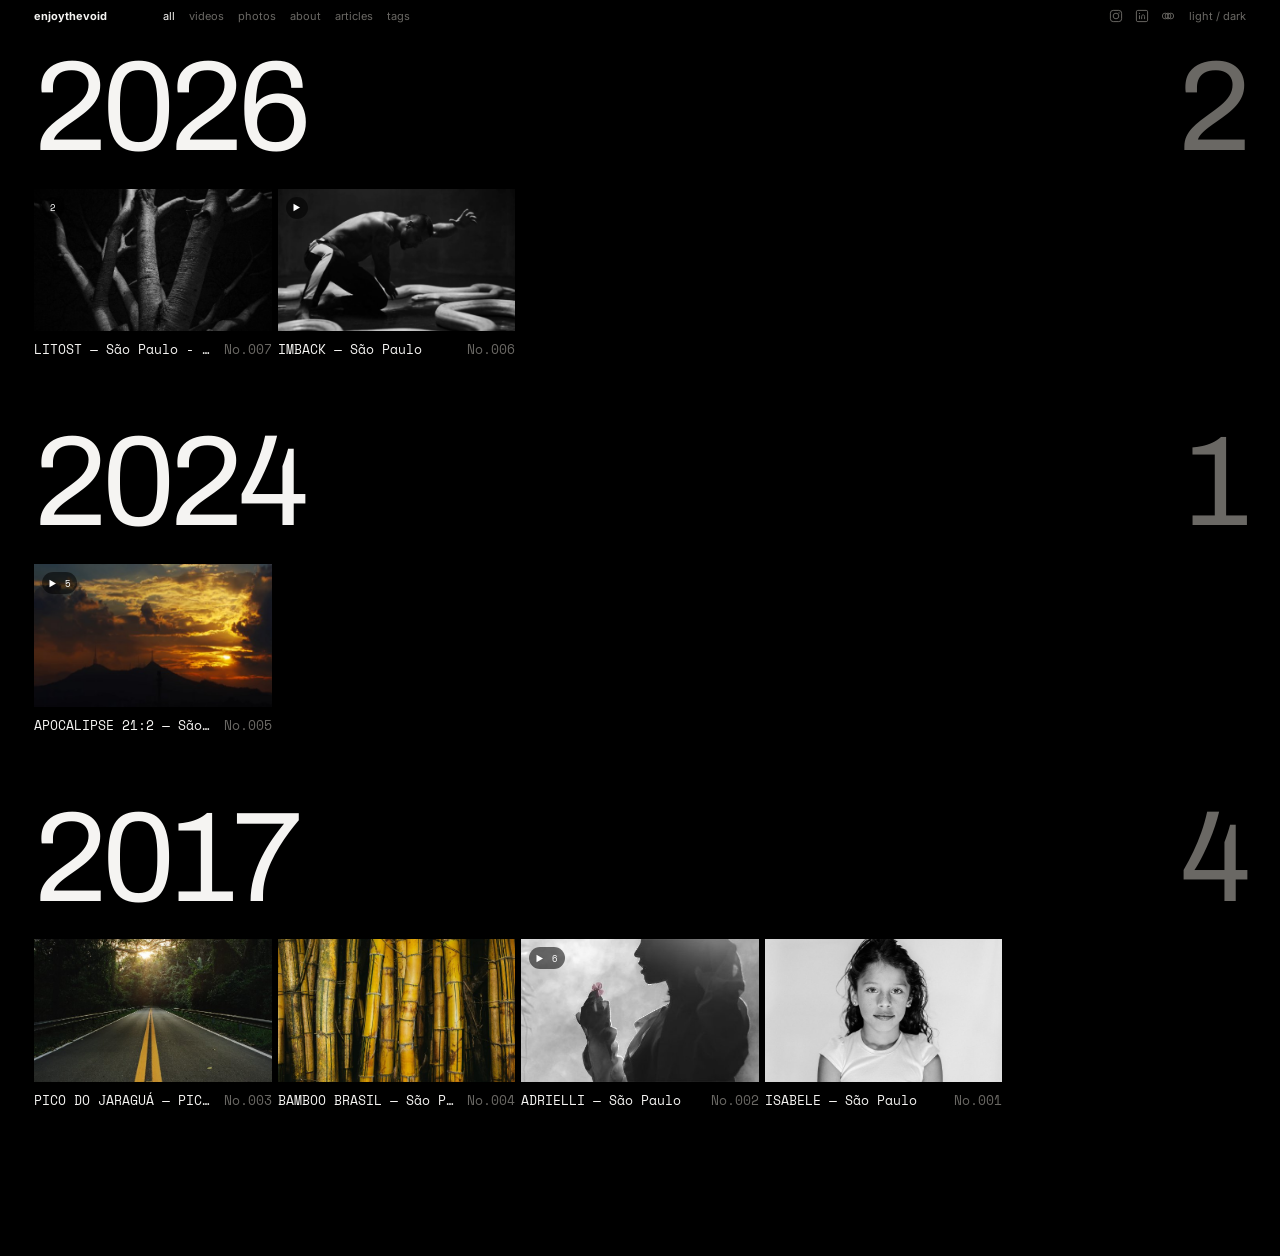
==== commit f0504bd9: "Add files via upload" ====
--- a/index.html
+++ b/index.html
@@ -28,6 +28,8 @@
       <a role="button" tabindex="0" id="tagsToggle">tags</a>
       <div class="tags-dropdown" id="tagsDropdown"></div>
     </div>
+  </div>
+  <div class="seg">
     <div class="nav-social">
       <a href="https://instagram.com/enjoythevoid" target="_blank" rel="noopener" title="Instagram" aria-label="Instagram">
         <svg viewBox="0 0 20 20" width="14" height="14" fill="none" stroke="currentColor" stroke-width="1.4">
@@ -52,8 +54,6 @@
         </svg>
       </a>
     </div>
-  </div>
-  <div class="seg">
     <button id="themeToggle">light / dark</button>
   </div>
 </div>
--- a/assets/style.css
+++ b/assets/style.css
@@ -74,7 +74,7 @@
 .tags-dropdown a:hover{color:var(--ink);background:rgba(255,255,255,.04)}
 .tags-dropdown a.is-active{color:var(--ink)}
 
-.nav-social{display:flex;align-items:center;gap:12px;margin-left:14px}
+.nav-social{display:flex;align-items:center;gap:12px}
 .nav-social a{display:flex;color:var(--ink-dim);transition:color .2s}
 .nav-social a:hover{color:var(--ink)}
 .nav-social svg{display:block}
@@ -164,6 +164,7 @@
 }
 #photoView.open{opacity:1;pointer-events:auto}
 #photoView.open.closing{opacity:0;pointer-events:auto}
+#photoView.is-zoomed{background:#000}
 
 /* zoom ativo (pinça ou duplo toque numa foto): legenda, tira de
    miniaturas e navegação somem, e o .photo-stage — que é o único
